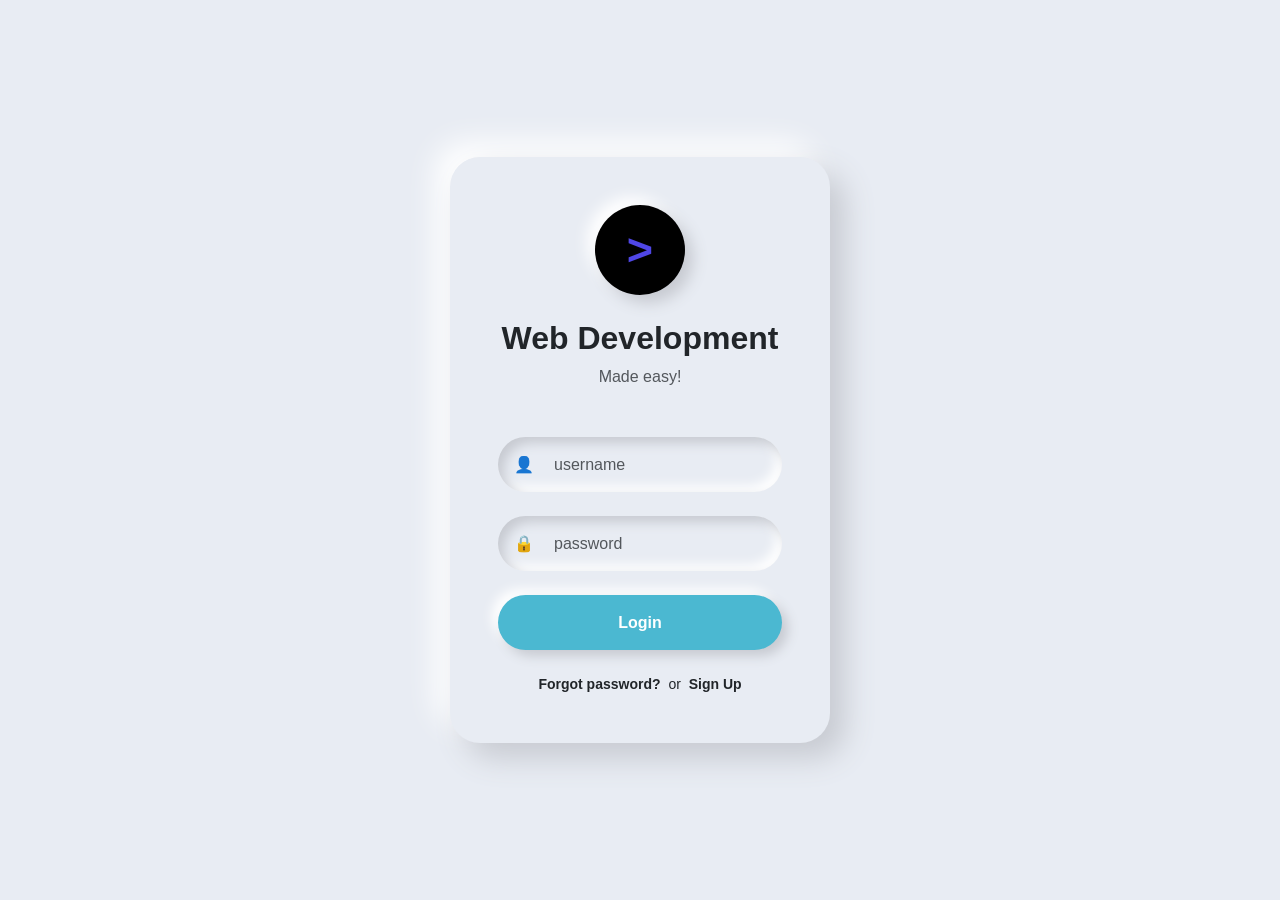
==== style.html @ d3c9b555 "Add files via upload" ====
<!DOCTYPE html>
<html lang="en">
<head>
  <meta charset="UTF-8">
  <meta name="viewport" content="width=device-width, initial-scale=1.0">

  <!-- Bootstrap -->
  <link href="https://cdn.jsdelivr.net/npm/bootstrap@5.3.8/dist/css/bootstrap.min.css" rel="stylesheet">

  <!-- CSS -->
  <link rel="stylesheet" href="style.css">

  <title>Neumorphism Login</title>
</head>

<body>

  <div class="container d-flex justify-content-center align-items-center min-vh-100">

    <div class="login-box text-center p-5">

      <!-- Logo -->
      <div class="logo mx-auto mb-4">
        <span>></span>
      </div>

      <!-- Title -->
      <h2 class="fw-bold">Web Development</h2>
      <p class="text-muted mb-5">Made easy!</p>

      <!-- Form -->
      <form>

        <!-- Username -->
        <div class="input-box d-flex align-items-center mb-4 px-3">
          <span class="me-2">👤</span>

          <input 
            type="text"
            class="form-control border-0 bg-transparent shadow-none"
            placeholder="username">
        </div>

        <!-- Password -->
        <div class="input-box d-flex align-items-center mb-4 px-3">
          <span class="me-2">🔒</span>

          <input 
            type="password"
            class="form-control border-0 bg-transparent shadow-none"
            placeholder="password">
        </div>

        <!-- Button -->
        <button class="btn login-btn w-100 mb-4">
          Login
        </button>

        <!-- Links -->
        <div class="small">
          <a href="#" class="text-decoration-none text-dark fw-bold">
            Forgot password?
          </a>

          <span class="mx-1">or</span>

          <a href="#" class="text-decoration-none text-dark fw-bold">
            Sign Up
          </a>
        </div>

      </form>

    </div>

  </div>

</body>
</html>
---- style.css ----
body {
  background: #e8ecf3;
  font-family: Arial, Helvetica, sans-serif;
}

/* Login Box */
.login-box {
  width: 380px;
  border-radius: 30px;
  background: #e8ecf3;

  box-shadow:
    15px 15px 30px #c7cad1,
    -15px -15px 30px #ffffff;
}

/* Logo */
.logo {
  width: 90px;
  height: 90px;
  border-radius: 50%;
  background: #000;

  display: flex;
  justify-content: center;
  align-items: center;

  box-shadow:
    8px 8px 15px #c7cad1,
    -8px -8px 15px #ffffff;
}

.logo span {
  color: #4f46e5;
  font-size: 45px;
  font-weight: bold;
}

/* Input Box */
.input-box {
  height: 55px;
  border-radius: 30px;
  background: #e8ecf3;

  box-shadow:
    inset 6px 6px 12px #c7cad1,
    inset -6px -6px 12px #ffffff;
}

/* Remove Bootstrap input background */
.form-control {
  background: transparent !important;
}

/* Button */
.login-btn {
  height: 55px;
  border-radius: 30px;
  border: none;

  background: #4bb8d1;
  color: white;
  font-weight: bold;

  box-shadow:
    6px 6px 12px #c7cad1,
    -6px -6px 12px #ffffff;
}

.login-btn:hover {
  background: #3aa7bf;
  color: white;
}
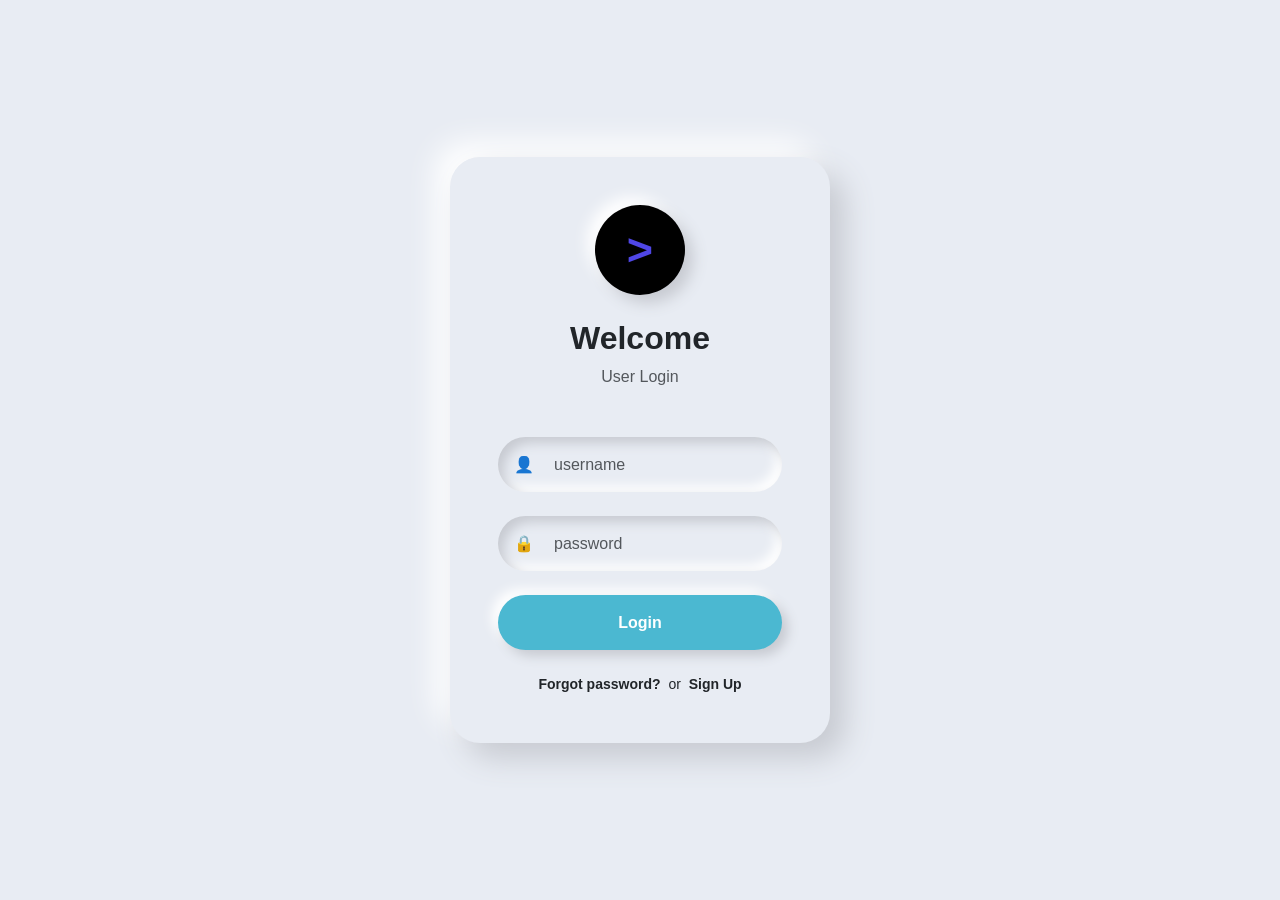
==== commit 7c833ca2: "Add files via upload" ====
--- a/style.html
+++ b/style.html
@@ -25,8 +25,8 @@
       </div>
 
       <!-- Title -->
-      <h2 class="fw-bold">Web Development</h2>
-      <p class="text-muted mb-5">Made easy!</p>
+      <h2 class="fw-bold">Welcome</h2>
+      <p class="text-muted mb-5">User Login</p>
 
       <!-- Form -->
       <form>
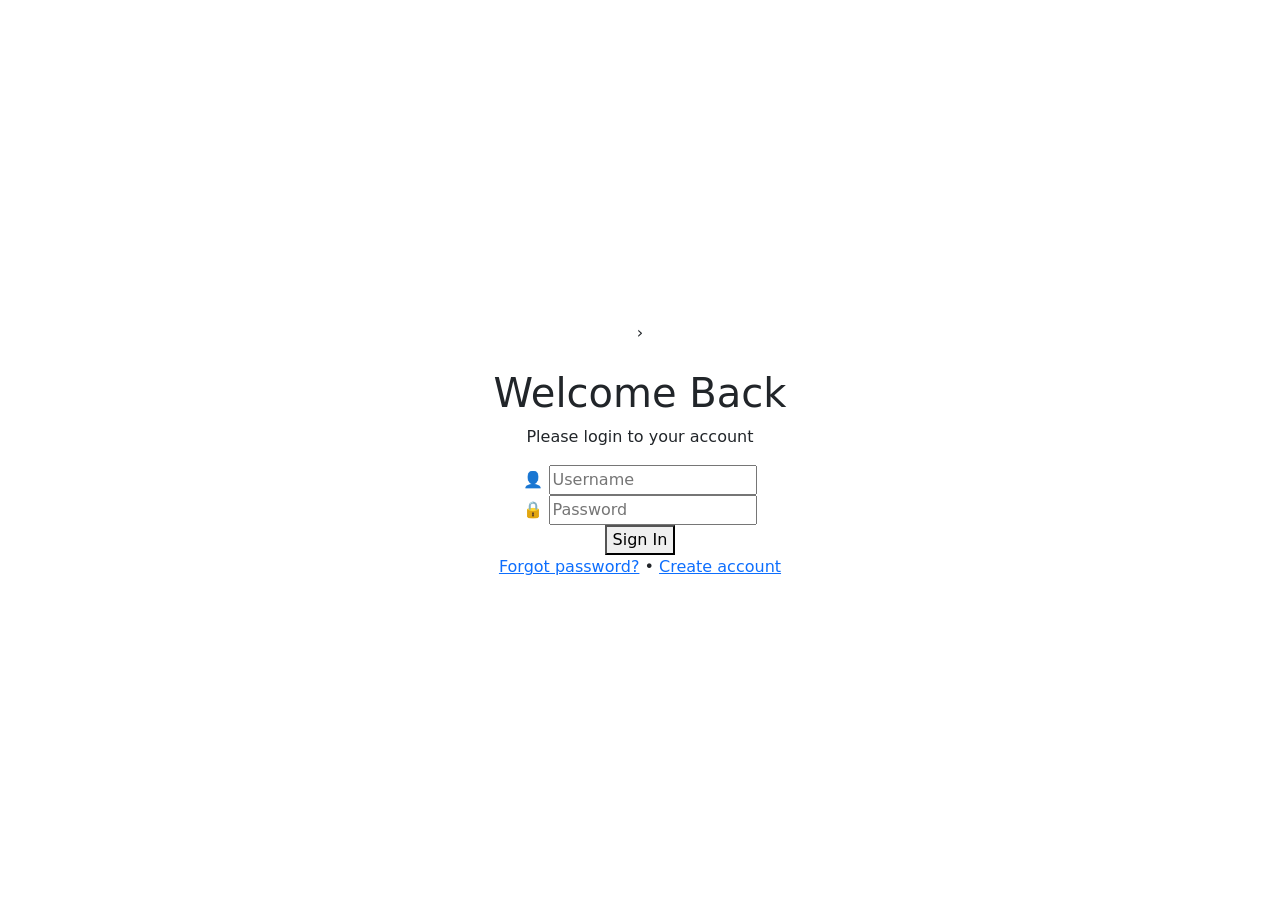
==== commit 06e0f0e3: "Add files via upload" ====
--- a/style.html
+++ b/style.html
@@ -1,13 +1,10 @@
 <!DOCTYPE html>
 <html lang="en">
 <head>
-  <meta charset="UTF-8">
-  <meta name="viewport" content="width=device-width, initial-scale=1.0">
+  <meta charset="UTF-8" />
+  <meta name="viewport" content="width=device-width, initial-scale=1.0" />
 
-  <!-- Bootstrap -->
   <link href="https://cdn.jsdelivr.net/npm/bootstrap@5.3.8/dist/css/bootstrap.min.css" rel="stylesheet">
-
-  <!-- CSS -->
   <link rel="stylesheet" href="style.css">
 
   <title>Neumorphism Login</title>
@@ -15,65 +12,44 @@
 
 <body>
 
-  <div class="container d-flex justify-content-center align-items-center min-vh-100">
+  <main class="container d-flex justify-content-center align-items-center min-vh-100">
 
-    <div class="login-box text-center p-5">
+    <section class="login-box text-center p-5">
 
-      <!-- Logo -->
-      <div class="logo mx-auto mb-4">
-        <span>></span>
+      <div class="logo mb-4">
+        <span>›</span>
       </div>
 
-      <!-- Title -->
-      <h2 class="fw-bold">Welcome</h2>
-      <p class="text-muted mb-5">User Login</p>
+      <h1 class="title">Welcome Back</h1>
+      <p class="subtitle">Please login to your account</p>
 
-      <!-- Form -->
       <form>
 
-        <!-- Username -->
-        <div class="input-box d-flex align-items-center mb-4 px-3">
-          <span class="me-2">👤</span>
-
-          <input 
-            type="text"
-            class="form-control border-0 bg-transparent shadow-none"
-            placeholder="username">
+        <div class="input-box">
+          <span>👤</span>
+          <input type="text" placeholder="Username" required>
         </div>
 
-        <!-- Password -->
-        <div class="input-box d-flex align-items-center mb-4 px-3">
-          <span class="me-2">🔒</span>
-
-          <input 
-            type="password"
-            class="form-control border-0 bg-transparent shadow-none"
-            placeholder="password">
+        <div class="input-box">
+          <span>🔒</span>
+          <input type="password" placeholder="Password" required>
         </div>
 
-        <!-- Button -->
-        <button class="btn login-btn w-100 mb-4">
-          Login
+        <button class="login-btn" type="submit">
+          Sign In
         </button>
 
-        <!-- Links -->
-        <div class="small">
-          <a href="#" class="text-decoration-none text-dark fw-bold">
-            Forgot password?
-          </a>
-
-          <span class="mx-1">or</span>
-
-          <a href="#" class="text-decoration-none text-dark fw-bold">
-            Sign Up
-          </a>
+        <div class="links">
+          <a href="#">Forgot password?</a>
+          <span>•</span>
+          <a href="#">Create account</a>
         </div>
 
       </form>
 
-    </div>
+    </section>
 
-  </div>
+  </main>
 
 </body>
 </html>
